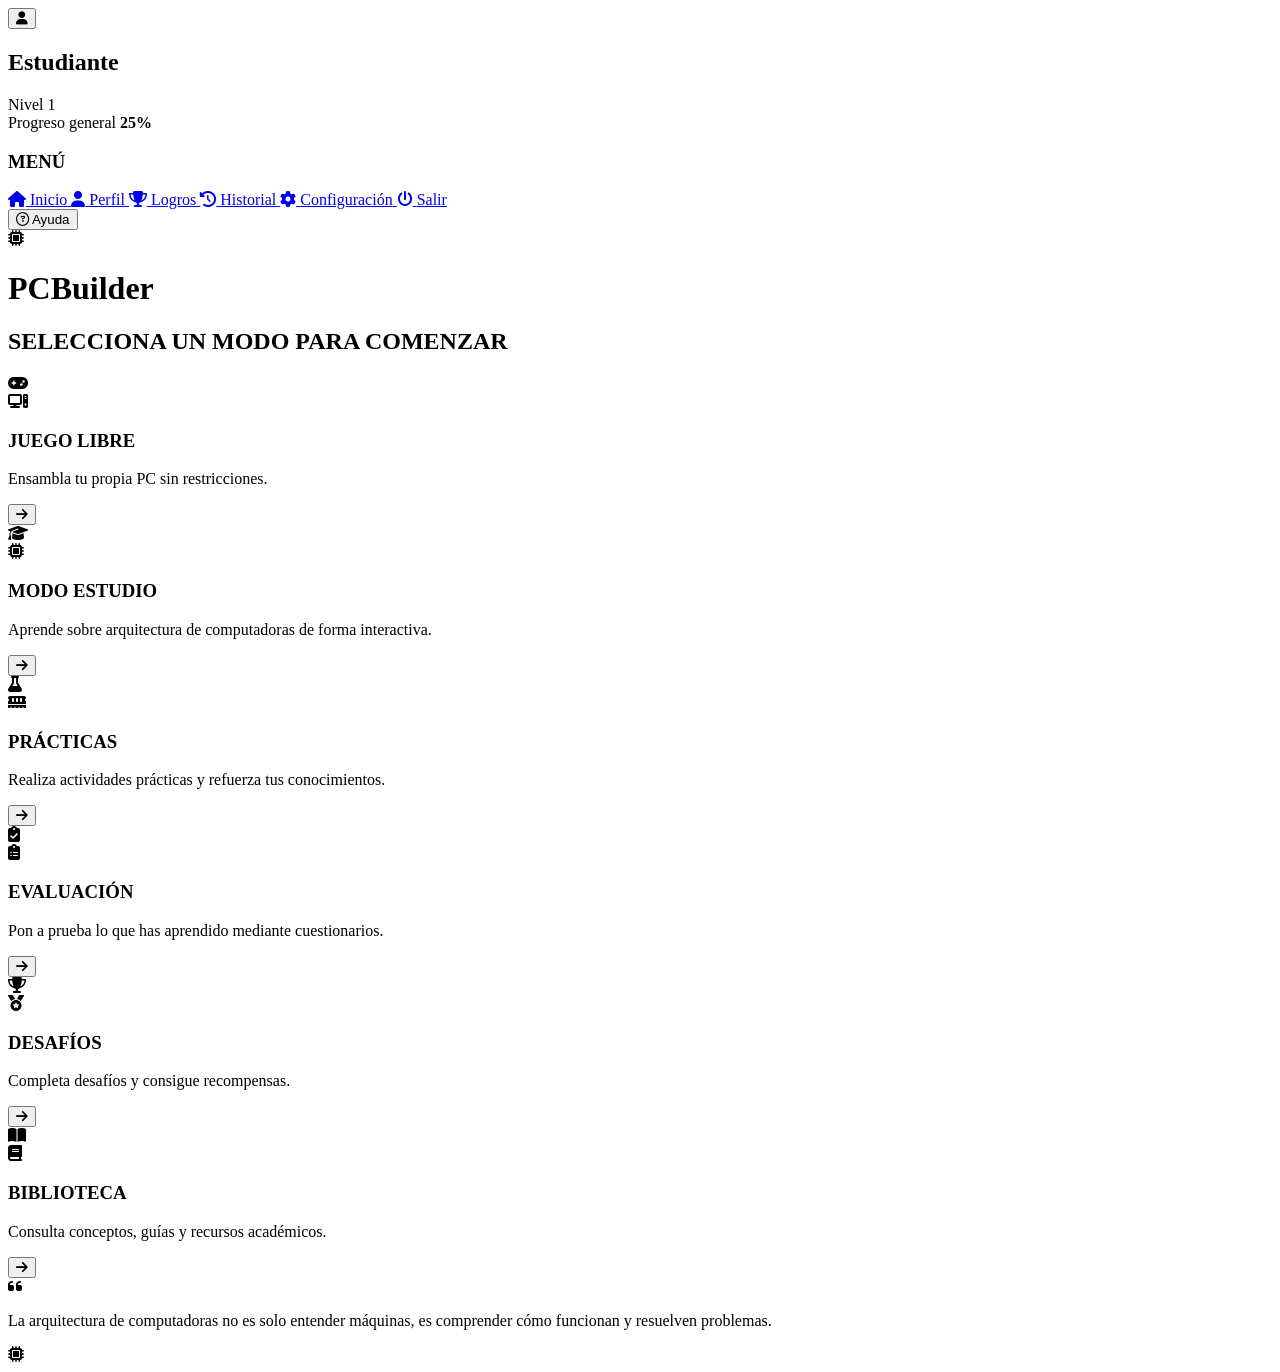
==== Menu/index.html @ 923ea266 "Menu del simulador" ====
<!DOCTYPE html>
<html lang="es">
<head>
    <meta charset="UTF-8">
    <meta name="viewport" content="width=device-width, initial-scale=1.0">

    <title> PC Builder </title>

    <link rel="stylesheet" href="css/style.css">

    <!-- Iconos -->
    <link
        rel="stylesheet"
        href="https://cdnjs.cloudflare.com/ajax/libs/font-awesome/6.5.2/css/all.min.css"
    >
</head>

<body>

    <!-- Fondo -->
    <div class="background"></div>

    <!-- Barra lateral -->
    <aside class="sidebar">
        <div class="dropdown">
                <div class="profile">
                    <button class="profile-icon">
                        <div >
                            <i class="fa-solid fa-user"></i>
                        </div>
                    </button>
                </div>
        <nav class="dropdown-options">
                <h2>Estudiante</h2>
                <span>Nivel 1</span>

                <div class="progress-container">
                    <div class="progress-info">
                        <span>Progreso general</span>
                        <strong>25%</strong>
                    </div>

                    <div class="progress-bar">
                        <div class="progress"></div>
                    </div>
                </div>
            

            <!-- Menu -->
            

                <h3>MENÚ</h3>

                <a href="#" class="menu-item active">
                    <i class="fa-solid fa-house"></i>
                    <span>Inicio</span>
                </a>

                <a href="#" class="menu-item">
                    <i class="fa-solid fa-user"></i>
                    <span>Perfil</span>
                </a>

                <a href="#" class="menu-item">
                    <i class="fa-solid fa-trophy"></i>
                    <span>Logros</span>
                </a>

                <a href="#" class="menu-item">
                    <i class="fa-solid fa-clock-rotate-left"></i>
                    <span>Historial</span>
                </a>

                <a href="#" class="menu-item">
                    <i class="fa-solid fa-gear"></i>
                    <span>Configuración</span>
                </a>

                <a href="#" class="menu-item">
                    <i class="fa-solid fa-power-off"></i>
                    <span>Salir</span>
                </a>

            </nav>
        </div>
        <!-- ACCESOS RÁPIDOS 
            <div class="quick-access">

                <h3>ACCESOS RÁPIDOS</h3>

                <a href="#" class="quick-item">
                    <i class="fa-solid fa-book-open"></i>

                    <div>
                        <strong>Biblioteca</strong>
                        <small>Documentación y teoría</small>
                    </div>
                </a>

                <a href="#" class="quick-item">
                    <i class="fa-solid fa-microchip"></i>

                    <div>
                        <strong>Componentes</strong>
                        <small>Explorar catálogo</small>
                    </div>
                </a>

            </div>
        -->
    </aside>


    <!-- Contenido principal -->
    <main class="main">

        <!-- Boton ayuda -->
        <button class="help-button">
            <i class="fa-regular fa-circle-question"></i>
            Ayuda
        </button>


        <!-- Logo -->
        <header class="header">

            <div class="logo-container">

                <div class="logo-icon">
                    <i class="fa-solid fa-microchip"></i>
                </div>

                <div>
                    <h1>PC<span>Builder</span></h1>

                    <p>
                        
                    </p>
                </div>

            </div>

            <div class="title-line">
                <span></span>
                <h2>SELECCIONA UN MODO PARA COMENZAR</h2>
                <span></span>
            </div>

        </header>


        <!-- Modos -->
        <section class="modes">

            <!-- Juego libre -->
            <article
                class="mode-card blue"
                onclick="abrirModo('Juego Libre')"
            >

                <div class="mode-icon">
                    <i class="fa-solid fa-gamepad"></i>
                </div>

                <div class="mode-image">
                    <i class="fa-solid fa-computer"></i>
                </div>

                <div class="mode-content">

                    <h3>JUEGO LIBRE</h3>

                    <p>
                        Ensambla tu propia PC
                        sin restricciones.
                    </p>

                </div>

                <button class="arrow">
                    <i class="fa-solid fa-arrow-right"></i>
                </button>

            </article>


            <!-- Modo estudio -->
            <article
                class="mode-card green"
                onclick="abrirModo('Modo Estudio')"
            >

                <div class="mode-icon">
                    <i class="fa-solid fa-graduation-cap"></i>
                </div>

                <div class="mode-image">
                    <i class="fa-solid fa-microchip"></i>
                </div>

                <div class="mode-content">

                    <h3>MODO ESTUDIO</h3>

                    <p>
                        Aprende sobre arquitectura
                        de computadoras de forma interactiva.
                    </p>

                </div>

                <button class="arrow">
                    <i class="fa-solid fa-arrow-right"></i>
                </button>

            </article>


            <!-- Prácticas -->
            <article
                class="mode-card purple"
                onclick="abrirModo('Prácticas')"
            >

                <div class="mode-icon">
                    <i class="fa-solid fa-flask"></i>
                </div>

                <div class="mode-image">
                    <i class="fa-solid fa-memory"></i>
                </div>

                <div class="mode-content">

                    <h3>PRÁCTICAS</h3>

                    <p>
                        Realiza actividades prácticas
                        y refuerza tus conocimientos.
                    </p>

                </div>

                <button class="arrow">
                    <i class="fa-solid fa-arrow-right"></i>
                </button>

            </article>


            <!-- Evaluación -->
            <article
                class="mode-card orange"
                onclick="abrirModo('Evaluación')"
            >

                <div class="mode-icon">
                    <i class="fa-solid fa-clipboard-check"></i>
                </div>

                <div class="mode-image">
                    <i class="fa-solid fa-clipboard-list"></i>
                </div>

                <div class="mode-content">

                    <h3>EVALUACIÓN</h3>

                    <p>
                        Pon a prueba lo que has aprendido
                        mediante cuestionarios.
                    </p>

                </div>

                <button class="arrow">
                    <i class="fa-solid fa-arrow-right"></i>
                </button>

            </article>


            <!-- Desafios -->
            <article
                class="mode-card red"
                onclick="abrirModo('Desafíos')"
            >

                <div class="mode-icon">
                    <i class="fa-solid fa-trophy"></i>
                </div>

                <div class="mode-image">
                    <i class="fa-solid fa-medal"></i>
                </div>

                <div class="mode-content">

                    <h3>DESAFÍOS</h3>

                    <p>
                        Completa desafíos y consigue
                        recompensas.
                    </p>

                </div>

                <button class="arrow">
                    <i class="fa-solid fa-arrow-right"></i>
                </button>

            </article>


            <!-- Biblioteca -->
            <article
                class="mode-card cyan"
                onclick="abrirModo('Biblioteca')"
            >

                <div class="mode-icon">
                    <i class="fa-solid fa-book-open"></i>
                </div>

                <div class="mode-image">
                    <i class="fa-solid fa-book"></i>
                </div>

                <div class="mode-content">

                    <h3>BIBLIOTECA</h3>

                    <p>
                        Consulta conceptos, guías
                        y recursos académicos.
                    </p>

                </div>

                <button class="arrow">
                    <i class="fa-solid fa-arrow-right"></i>
                </button>

            </article>

        </section>


        <!-- Frase -->
        <section class="quote">

            <i class="fa-solid fa-quote-left"></i>

            <p>
                La arquitectura de computadoras no es solo
                entender máquinas, es comprender cómo
                funcionan y resuelven problemas.
            </p>

            <i class="fa-solid fa-microchip"></i>

        </section>


        <!-- Redes -->
        <!-- <footer>

            <div class="social">

                <h3>SÍGUENOS</h3>

                <div class="social-icons">

                    <a href="#">
                        <i class="fa-brands fa-github"></i>
                    </a>

                    <a href="#">
                        <i class="fa-brands fa-youtube"></i>
                    </a>

                    <a href="#">
                        <i class="fa-solid fa-globe"></i>
                    </a>

                </div>

            </div>

        </footer>
        -->
    </main>


    <!-- Javascript -->
    <script src="js/menu.js"></script>

</body>
</html>
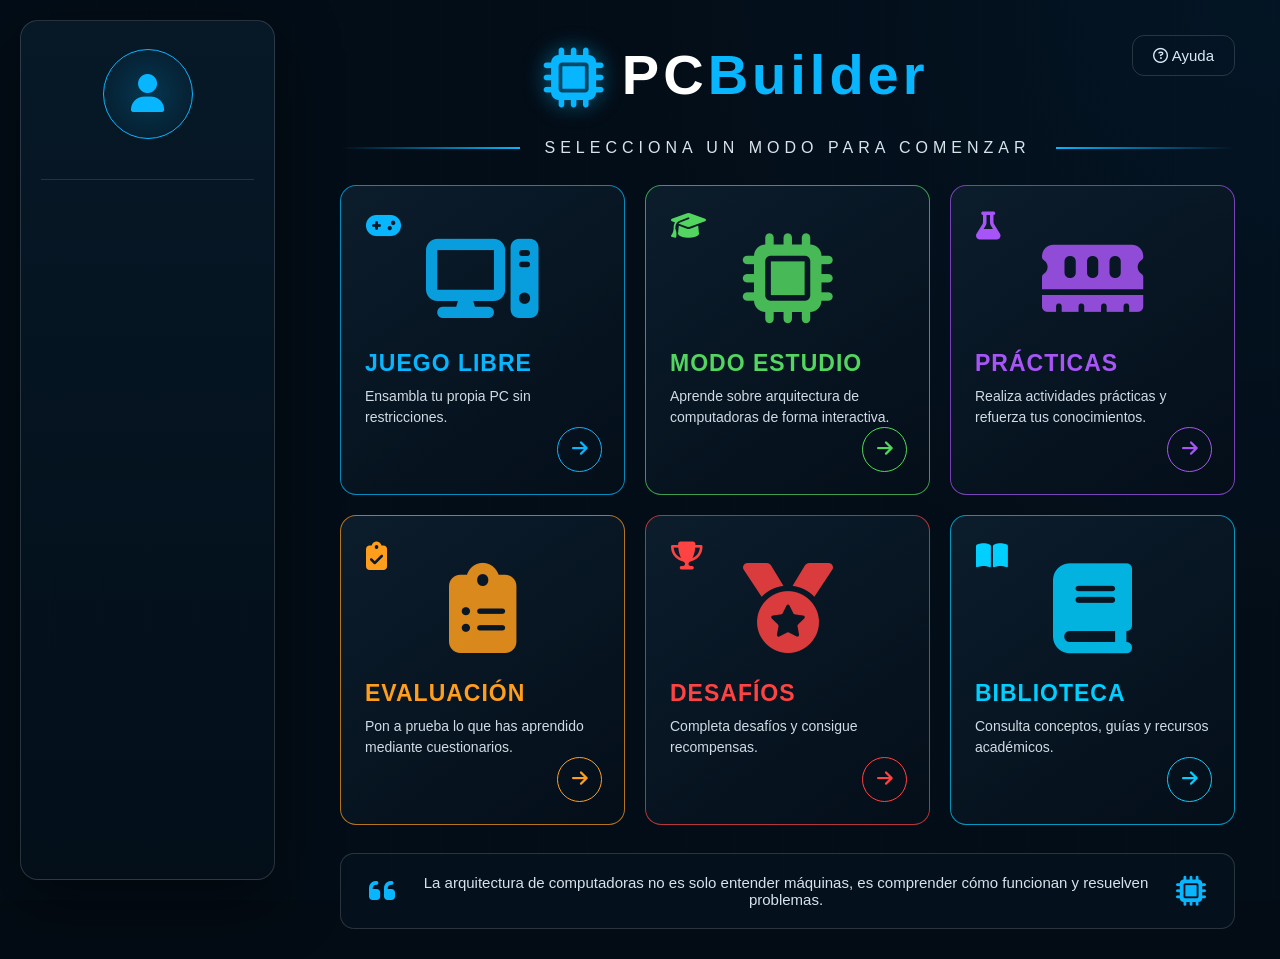
==== commit 42c511ed: "n" ====
--- a/Menu/index.html
+++ b/Menu/index.html
@@ -5,7 +5,7 @@
     <meta name="viewport" content="width=device-width, initial-scale=1.0">
 
     <title> PC Builder </title>
-
+    
     <link rel="stylesheet" href="css/style.css">
 
     <!-- Iconos -->
@@ -360,35 +360,6 @@
             <i class="fa-solid fa-microchip"></i>
 
         </section>
-
-
-        <!-- Redes -->
-        <!-- <footer>
-
-            <div class="social">
-
-                <h3>SÍGUENOS</h3>
-
-                <div class="social-icons">
-
-                    <a href="#">
-                        <i class="fa-brands fa-github"></i>
-                    </a>
-
-                    <a href="#">
-                        <i class="fa-brands fa-youtube"></i>
-                    </a>
-
-                    <a href="#">
-                        <i class="fa-solid fa-globe"></i>
-                    </a>
-
-                </div>
-
-            </div>
-
-        </footer>
-        -->
     </main>
 
 
--- a/Menu/css/style.css
+++ b/Menu/css/style.css
@@ -0,0 +1,897 @@
+/* ============================= */
+/* CONFIGURACIÓN GENERAL          */
+/* ============================= */
+
+* {
+    margin: 0;
+    padding: 0;
+    box-sizing: border-box;
+}
+
+:root {
+
+    --background: #030b14;
+    --panel: #071522;
+    --panel-light: #0b1d2d;
+
+    --text: #ffffff;
+    --text-secondary: #9caabd;
+
+    --blue: #08b6ff;
+    --green: #52d65f;
+    --purple: #a855f7;
+    --orange: #ff9d1c;
+    --red: #ff4242;
+    --cyan: #00cfff;
+}
+
+body {
+
+    min-height: 100vh;
+
+    font-family:
+        "Segoe UI",
+        Arial,
+        sans-serif;
+
+    background:
+        radial-gradient(
+            circle at top right,
+            rgba(0, 152, 255, 0.08),
+            transparent 40%
+        ),
+        var(--background);
+
+    color: var(--text);
+
+    overflow-x: hidden;
+}
+
+
+/* ============================= */
+/* FONDO                         */
+/* ============================= */
+
+.background {
+
+    position: fixed;
+
+    width: 100%;
+    height: 100%;
+
+    z-index: -1;
+
+    background-image:
+
+        linear-gradient(
+            rgba(4, 20, 34, 0.3),
+            rgba(4, 20, 34, 0.3)
+        ),
+
+        repeating-linear-gradient(
+            90deg,
+            transparent 0,
+            transparent 48px,
+            rgba(0, 174, 255, 0.02) 49px
+        );
+}
+
+
+/* ============================= */
+/* SIDEBAR                       */
+/* ============================= */
+
+.dropdown-options {
+  display: none;
+  position: absolute;
+  overflow: auto;
+}
+
+.dropdown:hover .dropdown-options {
+  display: block;
+}
+
+.sidebar {
+
+    position: fixed;
+
+    left: 20px;
+    top: 20px;
+    bottom: 20px;
+
+    width: 255px;
+
+    padding: 28px 20px;
+
+    background:
+        linear-gradient(
+            180deg,
+            rgba(7, 25, 40, 0.96),
+            rgba(3, 15, 26, 0.96)
+        );
+
+    border: 1px solid rgba(255,255,255,0.15);
+
+    border-radius: 18px;
+
+    box-shadow:
+        0 20px 60px rgba(0,0,0,0.5);
+
+    overflow-y: auto;
+}
+
+
+/* PERFIL */
+
+.profile {
+
+    text-align: center;
+
+    padding-bottom: 25px;
+
+    border-bottom:
+        1px solid rgba(255,255,255,0.12);
+}
+
+.profile-icon {
+
+    width: 90px;
+    height: 90px;
+
+    margin: auto auto 15px;
+
+    border-radius: 50%;
+
+    display: flex;
+    align-items: center;
+    justify-content: center;
+
+    font-size: 38px;
+
+    color: var(--blue);
+
+    border: 1px solid var(--blue);
+
+    background:
+        radial-gradient(
+            circle,
+            rgba(0,180,255,0.2),
+            transparent
+        );
+}
+
+.profile h2 {
+
+    font-size: 20px;
+
+    margin-bottom: 4px;
+}
+
+.profile span {
+
+    color: var(--blue);
+}
+
+
+/* PROGRESO */
+
+.progress-container {
+
+    margin-top: 25px;
+
+    text-align: left;
+}
+
+.progress-info {
+
+    display: flex;
+
+    justify-content: space-between;
+
+    margin-bottom: 8px;
+
+    font-size: 13px;
+
+    color: var(--text-secondary);
+}
+
+.progress-info strong {
+
+    color: white;
+}
+
+.progress-bar {
+
+    width: 100%;
+
+    height: 9px;
+
+    border-radius: 20px;
+
+    background: #10293d;
+
+    overflow: hidden;
+}
+
+.progress {
+
+    width: 25%;
+    height: 100%;
+
+    border-radius: inherit;
+
+    background:
+        linear-gradient(
+            90deg,
+            #00a8ff,
+            #00d4ff
+        );
+
+    box-shadow:
+        0 0 15px rgba(0,200,255,0.5);
+}
+
+
+/* ============================= */
+/* MENÚ                          */
+/* ============================= */
+
+.menu {
+
+    padding-top: 25px;
+}
+
+.menu h3,
+.quick-access h3 {
+
+    font-size: 12px;
+
+    letter-spacing: 2px;
+
+    color: var(--blue);
+
+    margin-bottom: 12px;
+}
+
+.menu-item {
+
+    display: flex;
+
+    align-items: center;
+
+    gap: 17px;
+
+    padding: 13px 15px;
+
+    margin-bottom: 5px;
+
+    border-radius: 10px;
+
+    color: #d3dce6;
+
+    text-decoration: none;
+
+    transition: 0.25s;
+}
+
+.menu-item i {
+
+    width: 20px;
+
+    text-align: center;
+
+    font-size: 17px;
+}
+
+.menu-item:hover,
+.menu-item.active {
+
+    background: rgba(0,180,255,0.12);
+
+    color: var(--blue);
+
+    border: 1px solid rgba(0,180,255,0.4);
+}
+
+
+/* ============================= */
+/* ACCESOS RÁPIDOS               */
+/* ============================= */
+
+.quick-access {
+
+    margin-top: 25px;
+
+    padding-top: 20px;
+
+    border-top:
+        1px solid rgba(255,255,255,0.12);
+}
+
+.quick-item {
+
+    display: flex;
+
+    gap: 12px;
+
+    align-items: center;
+
+    padding: 14px;
+
+    margin-bottom: 10px;
+
+    border-radius: 10px;
+
+    border: 1px solid rgba(255,255,255,0.12);
+
+    text-decoration: none;
+
+    color: white;
+
+    transition: 0.25s;
+}
+
+.quick-item:hover {
+
+    transform: translateY(-2px);
+
+    border-color: var(--blue);
+
+    background: rgba(0,180,255,0.08);
+}
+
+.quick-item i {
+
+    font-size: 24px;
+
+    color: var(--blue);
+}
+
+.quick-item strong {
+
+    display: block;
+
+    font-size: 14px;
+}
+
+.quick-item small {
+
+    color: var(--text-secondary);
+
+    font-size: 11px;
+}
+
+
+/* ============================= */
+/* CONTENIDO PRINCIPAL           */
+/* ============================= */
+
+.main {
+
+    margin-left: 295px;
+
+    padding: 35px 45px 30px;
+
+    min-height: 100vh;
+}
+
+
+/* ============================= */
+/* BOTÓN AYUDA                   */
+/* ============================= */
+
+.help-button {
+
+    float: right;
+
+    padding: 11px 20px;
+
+    background: transparent;
+
+    color: #dbe8f5;
+
+    border: 1px solid rgba(255,255,255,0.15);
+
+    border-radius: 12px;
+
+    cursor: pointer;
+
+    font-size: 15px;
+
+    transition: 0.25s;
+}
+
+.help-button:hover {
+
+    color: var(--blue);
+
+    border-color: var(--blue);
+
+    background: rgba(0,180,255,0.08);
+}
+
+
+/* ============================= */
+/* HEADER                        */
+/* ============================= */
+
+.header {
+
+    padding-top: 10px;
+
+    text-align: center;
+}
+
+.logo-container {
+
+    display: inline-flex;
+
+    align-items: center;
+
+    gap: 18px;
+}
+
+.logo-icon {
+
+    font-size: 60px;
+
+    color: var(--blue);
+
+    filter:
+        drop-shadow(
+            0 0 10px
+            rgba(0,190,255,0.5)
+        );
+}
+
+.header h1 {
+
+    font-size: 56px;
+
+    font-weight: 800;
+
+    letter-spacing: 4px;
+
+    line-height: 1;
+}
+
+.header h1 span {
+
+    color: var(--blue);
+}
+
+.header p {
+
+    margin-top: 10px;
+
+    color: var(--blue);
+
+    font-size: 14px;
+
+    letter-spacing: 2px;
+}
+
+
+/* TÍTULO */
+
+.title-line {
+
+    display: flex;
+
+    align-items: center;
+
+    gap: 25px;
+
+    margin: 25px 0 28px;
+}
+
+.title-line span {
+
+    flex: 1;
+
+    height: 2px;
+
+    background:
+        linear-gradient(
+            90deg,
+            transparent,
+            var(--blue)
+        );
+}
+
+.title-line span:last-child {
+
+    background:
+        linear-gradient(
+            90deg,
+            var(--blue),
+            transparent
+        );
+}
+
+.title-line h2 {
+
+    font-size: 16px;
+
+    letter-spacing: 5px;
+
+    color: #d8e3ec;
+
+    font-weight: 400;
+
+    white-space: nowrap;
+}
+
+
+/* ============================= */
+/* TARJETAS                     */
+/* ============================= */
+
+.modes {
+
+    display: grid;
+
+    grid-template-columns:
+        repeat(3, 1fr);
+
+    gap: 20px;
+}
+
+.mode-card {
+
+    position: relative;
+
+    min-height: 310px;
+
+    overflow: hidden;
+
+    padding: 24px;
+
+    border-radius: 16px;
+
+    border: 1px solid;
+
+    background:
+        linear-gradient(
+            145deg,
+            rgba(12,30,45,0.95),
+            rgba(4,15,25,0.95)
+        );
+
+    cursor: pointer;
+
+    transition:
+        transform 0.3s,
+        box-shadow 0.3s;
+}
+
+.mode-card:hover {
+
+    transform:
+        translateY(-6px);
+
+    box-shadow:
+        0 15px 40px rgba(0,0,0,0.45);
+}
+
+
+/* ÍCONO */
+
+.mode-icon {
+
+    position: absolute;
+
+    top: 25px;
+    left: 25px;
+
+    font-size: 28px;
+}
+
+
+/* IMAGEN */
+
+.mode-image {
+
+    height: 135px;
+
+    display: flex;
+
+    justify-content: center;
+
+    align-items: center;
+
+    font-size: 90px;
+
+    opacity: 0.85;
+
+    margin-bottom: 5px;
+}
+
+
+/* CONTENIDO */
+
+.mode-content h3 {
+
+    font-size: 23px;
+
+    margin-bottom: 9px;
+
+    letter-spacing: 1px;
+}
+
+.mode-content p {
+
+    color: #d0dbe5;
+
+    max-width: 300px;
+
+    font-size: 14px;
+
+    line-height: 1.5;
+}
+
+
+/* BOTÓN */
+
+.arrow {
+
+    position: absolute;
+
+    right: 22px;
+    bottom: 22px;
+
+    width: 45px;
+    height: 45px;
+
+    border-radius: 50%;
+
+    background: transparent;
+
+    border: 1px solid;
+
+    color: inherit;
+
+    font-size: 18px;
+}
+
+
+/* ============================= */
+/* COLORES DE TARJETAS           */
+/* ============================= */
+
+.blue {
+
+    border-color: rgba(0,190,255,0.7);
+
+    color: var(--blue);
+}
+
+.green {
+
+    border-color: rgba(82,214,95,0.7);
+
+    color: var(--green);
+}
+
+.purple {
+
+    border-color: rgba(168,85,247,0.7);
+
+    color: var(--purple);
+}
+
+.orange {
+
+    border-color: rgba(255,157,28,0.7);
+
+    color: var(--orange);
+}
+
+.red {
+
+    border-color: rgba(255,66,66,0.7);
+
+    color: var(--red);
+}
+
+.cyan {
+
+    border-color: rgba(0,207,255,0.7);
+
+    color: var(--cyan);
+}
+
+
+/* ============================= */
+/* FRASE                         */
+/* ============================= */
+
+.quote {
+
+    margin-top: 28px;
+
+    padding: 20px 28px;
+
+    display: flex;
+
+    align-items: center;
+
+    justify-content: space-between;
+
+    gap: 20px;
+
+    border: 1px solid rgba(255,255,255,0.15);
+
+    border-radius: 14px;
+
+    background: rgba(5,19,32,0.8);
+}
+
+.quote p {
+
+    color: #d8e2ec;
+
+    font-size: 15px;
+
+    text-align: center;
+
+    flex: 1;
+}
+
+.quote > i {
+
+    font-size: 30px;
+
+    color: var(--blue);
+}
+
+
+/* ============================= */
+/* REDES                         */
+/* ============================= */
+
+footer {
+
+    display: flex;
+
+    justify-content: flex-end;
+
+    margin-top: -75px;
+
+    pointer-events: none;
+}
+
+.social {
+
+    pointer-events: auto;
+
+    padding: 18px 25px;
+
+    min-width: 190px;
+
+    border: 1px solid rgba(255,255,255,0.12);
+
+    border-radius: 14px;
+
+    background: rgba(5,19,32,0.85);
+
+    text-align: center;
+}
+
+.social h3 {
+
+    font-size: 12px;
+
+    letter-spacing: 2px;
+
+    color: var(--blue);
+
+    margin-bottom: 12px;
+}
+
+.social-icons {
+
+    display: flex;
+
+    justify-content: center;
+
+    gap: 23px;
+}
+
+.social-icons a {
+
+    color: #bac6d3;
+
+    font-size: 21px;
+
+    transition: 0.2s;
+}
+
+.social-icons a:hover {
+
+    color: var(--blue);
+
+    transform: scale(1.15);
+}
+
+
+/* ============================= */
+/* RESPONSIVE                    */
+/* ============================= */
+
+@media (max-width: 1250px) {
+
+    .modes {
+
+        grid-template-columns:
+            repeat(2, 1fr);
+    }
+}
+
+@media (max-width: 900px) {
+
+    .sidebar {
+
+        position: relative;
+
+        width: calc(100% - 40px);
+
+        height: auto;
+
+        margin-bottom: 20px;
+    }
+
+    .main {
+
+        margin-left: 0;
+
+        padding: 25px;
+    }
+
+    .title-line h2 {
+
+        font-size: 12px;
+
+        letter-spacing: 2px;
+    }
+
+    footer {
+
+        margin-top: 20px;
+
+        justify-content: center;
+    }
+}
+
+@media (max-width: 650px) {
+
+    .modes {
+
+        grid-template-columns: 1fr;
+    }
+
+    .header h1 {
+
+        font-size: 40px;
+    }
+
+    .header p {
+
+        font-size: 10px;
+    }
+
+    .title-line {
+
+        gap: 10px;
+    }
+
+    .title-line span {
+
+        display: none;
+    }
+
+    .quote {
+
+        flex-direction: column;
+    }
+}
